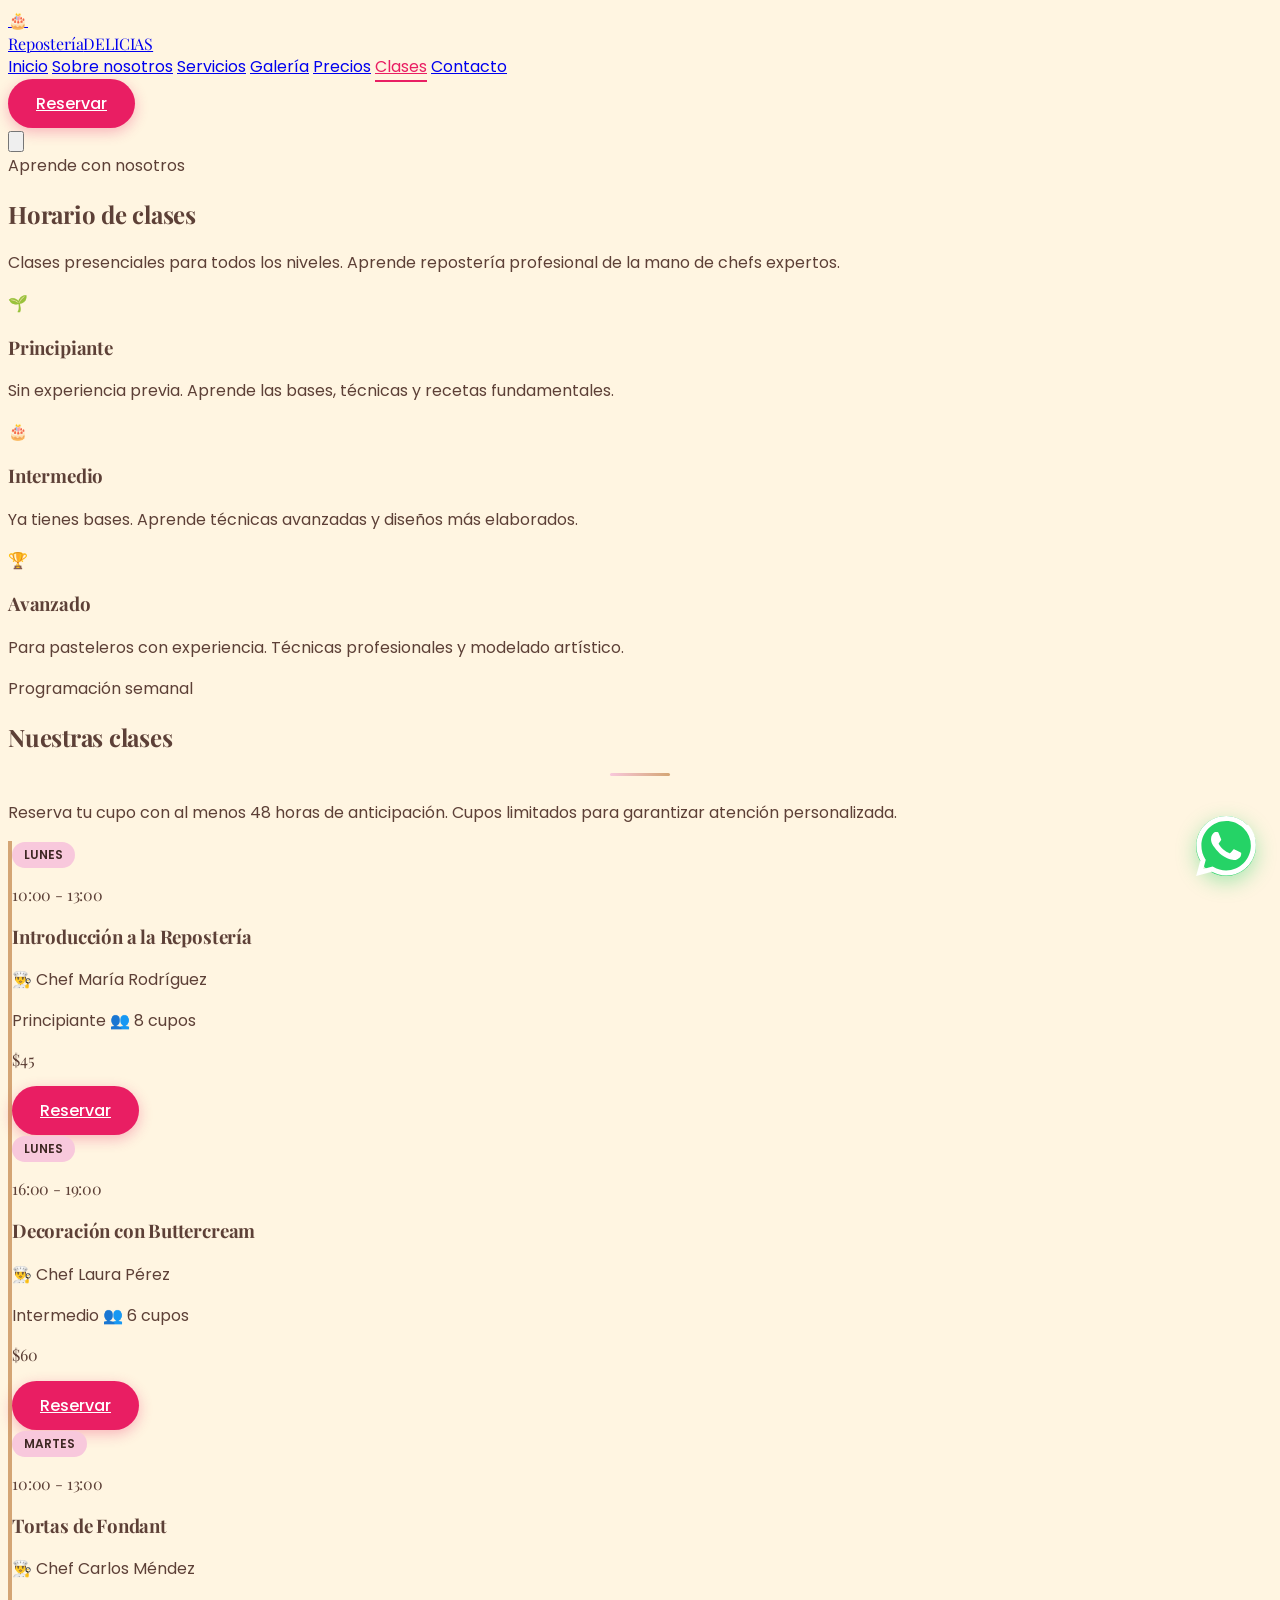
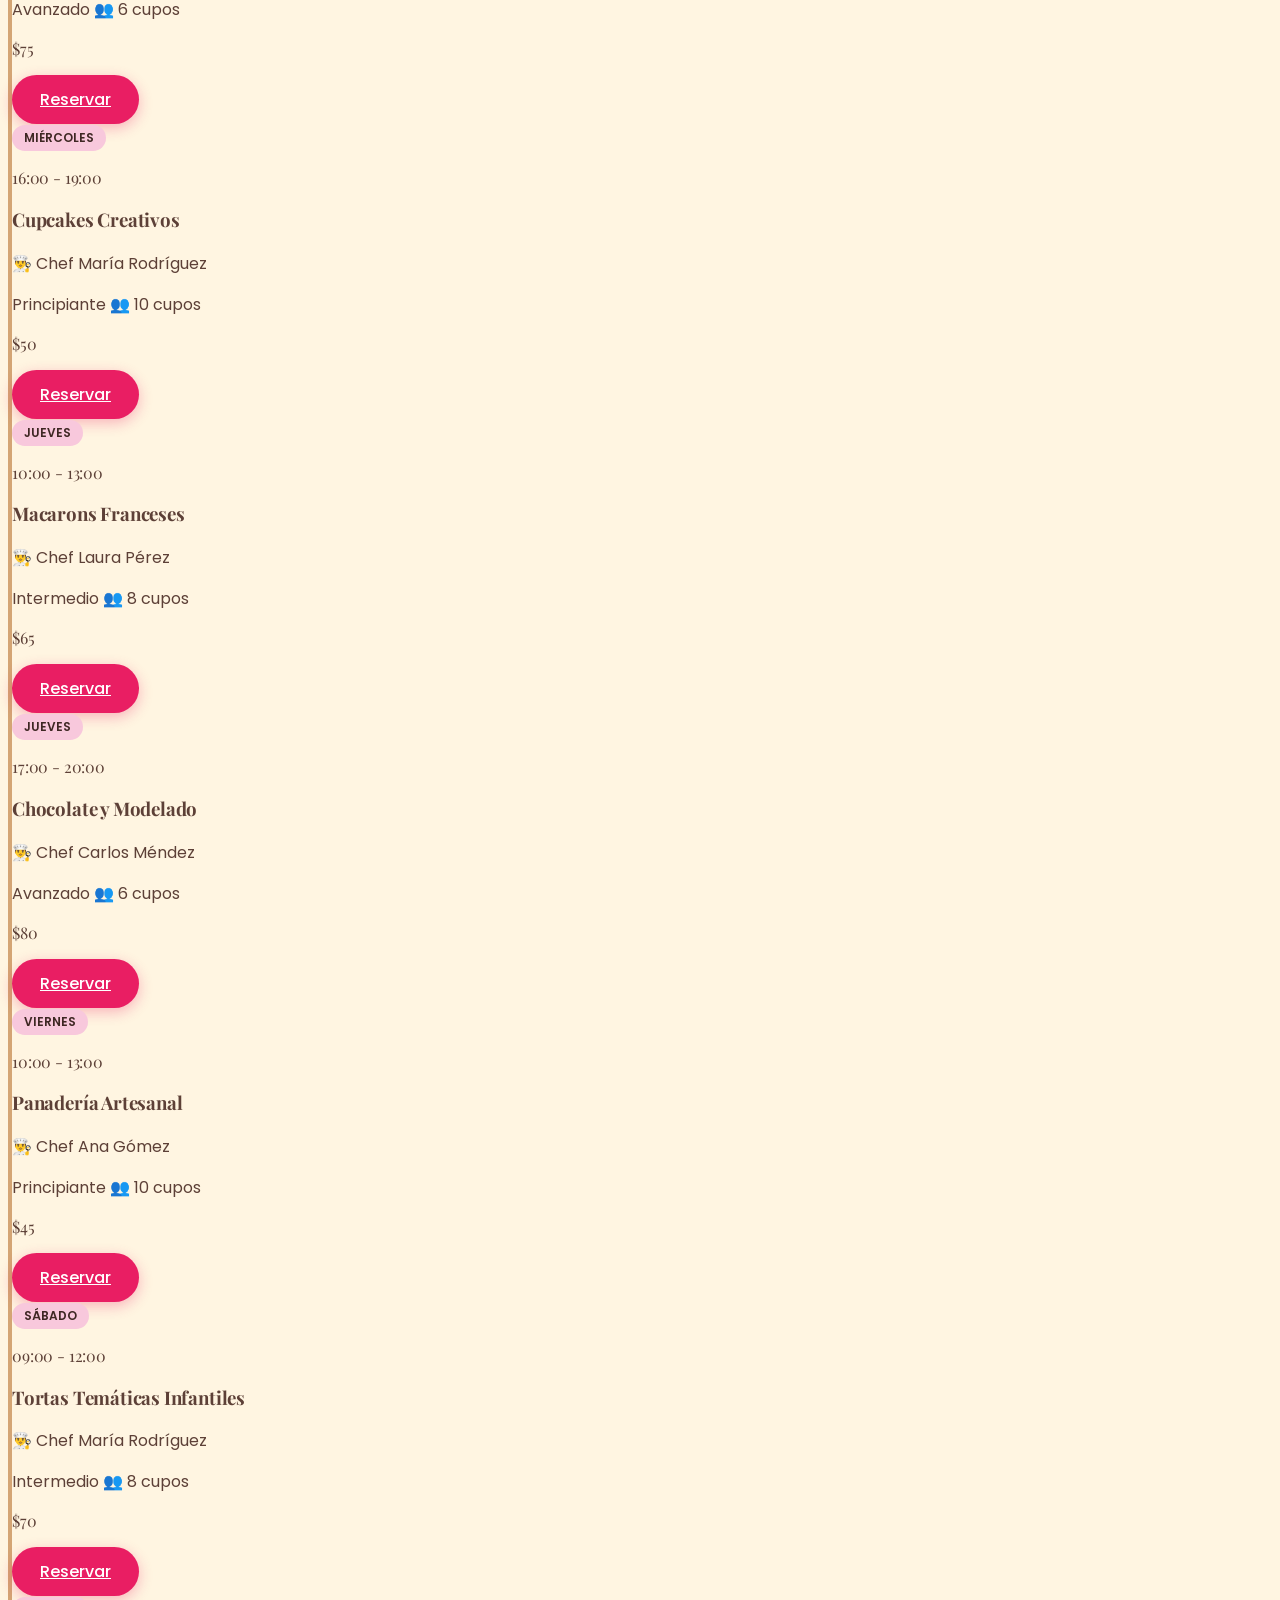
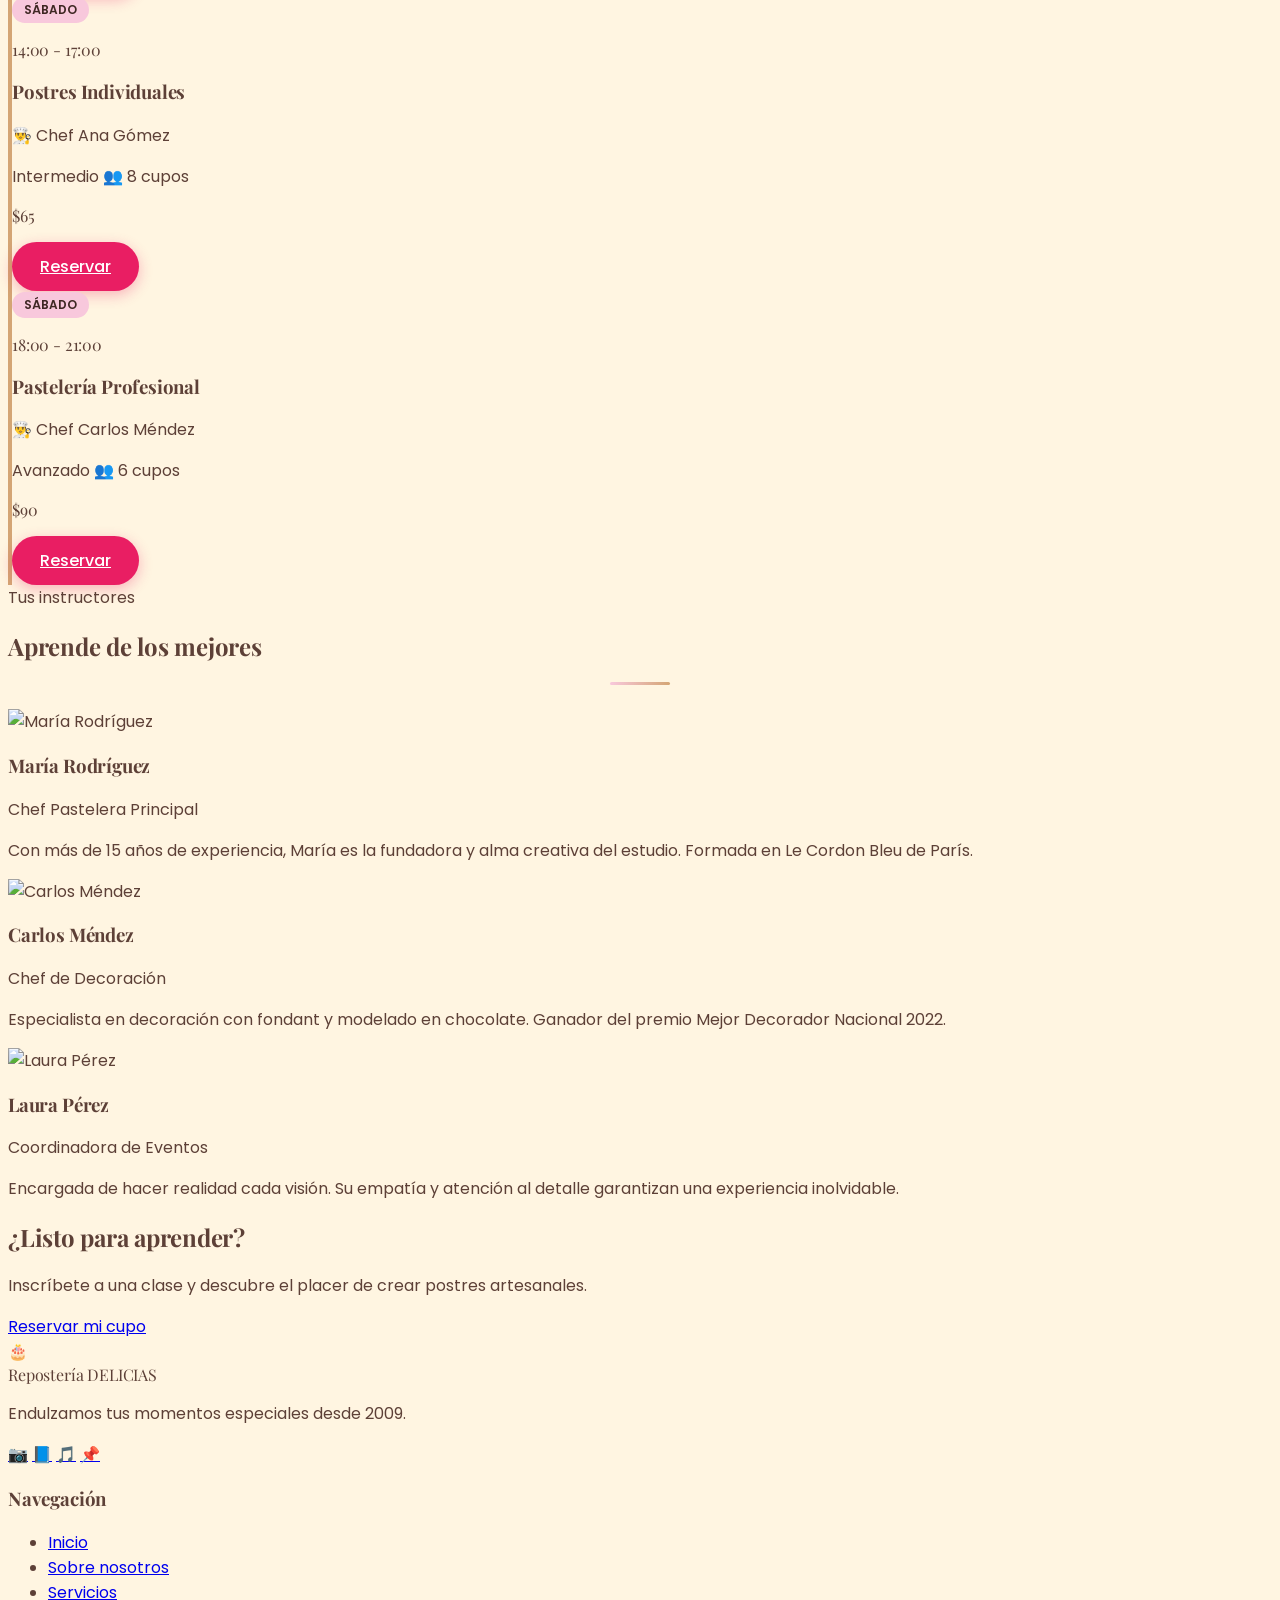
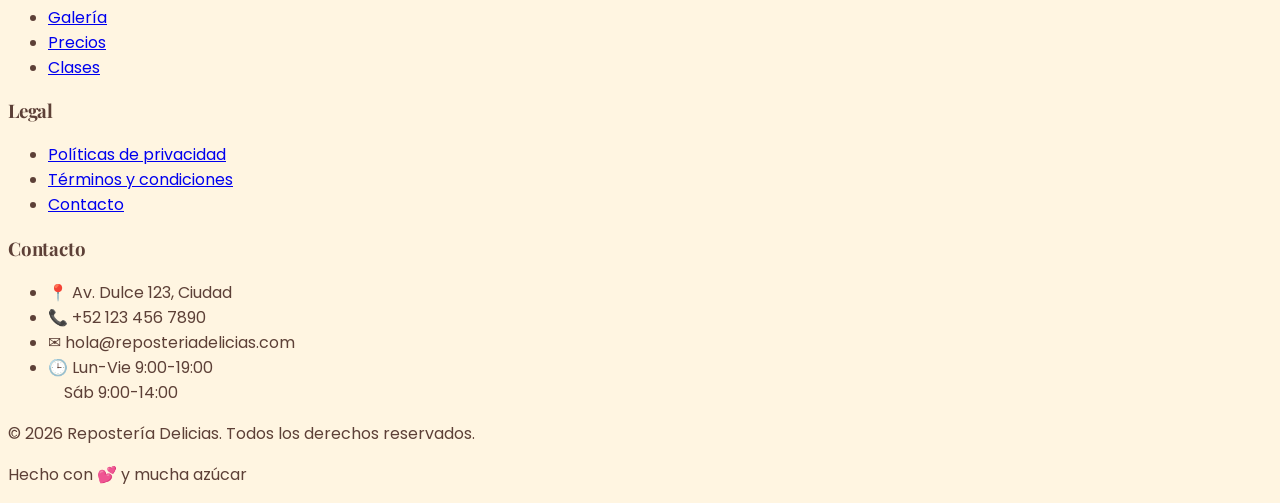
==== clases.html @ 025d29f5 "Initial commit: Proyecto de landing page de repostería" ====
<!DOCTYPE html>
<html lang="es-ES">
<head>
  <meta charset="UTF-8" />
  <meta name="viewport" content="width=device-width, initial-scale=1.0" />
  <meta name="description" content="Clases de repostería para todos los niveles. Aprende con chefs profesionales en nuestro taller." />
  <title>Horario de clases — Repostería Delicias</title>
  <script src="https://cdn.tailwindcss.com"></script>
  <script>
    tailwind.config = {
      theme: {
        extend: {
          colors: {
            'rosa-pastel': '#F8C8DC',
            'rosa-fuerte': '#E91E63',
            'crema': '#FFF5E1',
            'dorado': '#D4A574',
            'chocolate': '#5D4037',
            'chocolate-oscuro': '#3E2723'
          },
          fontFamily: { display: ['"Playfair Display"', 'serif'], body: ['Poppins', 'sans-serif'] }
        }
      }
    };
  </script>
  <link rel="preconnect" href="https://fonts.googleapis.com" />
  <link rel="preconnect" href="https://fonts.gstatic.com" crossorigin />
  <link href="https://fonts.googleapis.com/css2?family=Playfair+Display:wght@400;600;700;900&family=Poppins:wght@300;400;500;600;700&display=swap" rel="stylesheet" />
  <link rel="stylesheet" href="assets/css/styles.css?v=2" />
</head>
<body class="bg-crema text-chocolate">

  <nav id="navbar" class="navbar fixed top-0 left-0 right-0 z-50 bg-crema">
    <div class="max-w-7xl mx-auto px-4 sm:px-6 lg:px-8">
      <div class="flex items-center justify-between h-20">
        <a href="index.html" class="flex items-center gap-2 group">
          <span class="text-3xl">🎂</span>
          <div class="font-display text-2xl font-bold text-chocolate-oscuro leading-none">Repostería<span class="block text-sm font-body font-normal text-rosa-fuerte tracking-widest">DELICIAS</span></div>
        </a>
        <div class="hidden lg:flex items-center gap-8">
          <a href="index.html" class="nav-link text-chocolate font-medium" data-page="index.html">Inicio</a>
          <a href="sobre-nosotros.html" class="nav-link text-chocolate font-medium" data-page="sobre-nosotros.html">Sobre nosotros</a>
          <a href="servicios.html" class="nav-link text-chocolate font-medium" data-page="servicios.html">Servicios</a>
          <a href="galeria.html" class="nav-link text-chocolate font-medium" data-page="galeria.html">Galería</a>
          <a href="precios.html" class="nav-link text-chocolate font-medium" data-page="precios.html">Precios</a>
          <a href="clases.html" class="nav-link text-chocolate font-medium" data-page="clases.html">Clases</a>
          <a href="contacto.html" class="nav-link text-chocolate font-medium" data-page="contacto.html">Contacto</a>
        </div>
        <div class="hidden lg:flex items-center gap-3"><a href="contacto.html" class="btn-primary text-sm">Reservar</a></div>
        <button id="menu-toggle" class="lg:hidden p-2 text-chocolate-oscuro" aria-label="Abrir menú">
          <svg class="w-7 h-7" fill="none" stroke="currentColor" viewBox="0 0 24 24"><path stroke-linecap="round" stroke-linejoin="round" stroke-width="2" d="M4 6h16M4 12h16M4 18h16" /></svg>
        </button>
      </div>
    </div>
  </nav>

  <div id="mobile-menu-overlay" class="mobile-menu-overlay"></div>
  <aside id="mobile-menu" class="mobile-menu">
    <div class="p-6">
      <div class="flex items-center justify-between mb-8">
        <div class="font-display text-2xl font-bold text-chocolate-oscuro">Repostería Delicias</div>
        <button id="menu-close" class="p-2"><svg class="w-6 h-6" fill="none" stroke="currentColor" viewBox="0 0 24 24"><path stroke-linecap="round" stroke-linejoin="round" stroke-width="2" d="M6 18L18 6M6 6l12 12" /></svg></button>
      </div>
      <div class="flex flex-col gap-1">
        <a href="index.html" class="block px-4 py-3 rounded-lg hover:bg-rosa-pastel/30 font-medium">Inicio</a>
        <a href="sobre-nosotros.html" class="block px-4 py-3 rounded-lg hover:bg-rosa-pastel/30 font-medium">Sobre nosotros</a>
        <a href="servicios.html" class="block px-4 py-3 rounded-lg hover:bg-rosa-pastel/30 font-medium">Servicios</a>
        <a href="galeria.html" class="block px-4 py-3 rounded-lg hover:bg-rosa-pastel/30 font-medium">Galería</a>
        <a href="precios.html" class="block px-4 py-3 rounded-lg hover:bg-rosa-pastel/30 font-medium">Precios</a>
        <a href="clases.html" class="block px-4 py-3 rounded-lg hover:bg-rosa-pastel/30 font-medium">Clases</a>
        <a href="contacto.html" class="block px-4 py-3 rounded-lg hover:bg-rosa-pastel/30 font-medium">Contacto</a>
      </div>
      <a href="contacto.html" class="btn-primary mt-6 w-full justify-center">Reservar ahora</a>
    </div>
  </aside>

  <!-- HERO -->
  <section class="pt-40 pb-16 bg-gradient-to-br from-rosa-pastel/40 to-crema">
    <div class="max-w-4xl mx-auto px-4 sm:px-6 lg:px-8 text-center reveal">
      <span class="inline-block px-4 py-1 bg-white/60 text-chocolate-oscuro rounded-full text-sm font-medium mb-6">Aprende con nosotros</span>
      <h1 class="font-display text-5xl lg:text-6xl font-bold text-chocolate-oscuro mb-6">Horario de <span class="text-rosa-fuerte italic">clases</span></h1>
      <p class="text-lg text-chocolate/80 max-w-2xl mx-auto">Clases presenciales para todos los niveles. Aprende repostería profesional de la mano de chefs expertos.</p>
    </div>
  </section>

  <!-- NIVELES -->
  <section class="py-12 bg-white">
    <div class="max-w-7xl mx-auto px-4 sm:px-6 lg:px-8">
      <div class="grid md:grid-cols-3 gap-6">
        <div class="bg-crema rounded-2xl p-6 text-center reveal reveal-delay-1">
          <div class="text-3xl mb-3">🌱</div>
          <h3 class="font-display text-xl font-bold text-chocolate-oscuro mb-2">Principiante</h3>
          <p class="text-sm text-chocolate/70">Sin experiencia previa. Aprende las bases, técnicas y recetas fundamentales.</p>
        </div>
        <div class="bg-crema rounded-2xl p-6 text-center reveal reveal-delay-2">
          <div class="text-3xl mb-3">🎂</div>
          <h3 class="font-display text-xl font-bold text-chocolate-oscuro mb-2">Intermedio</h3>
          <p class="text-sm text-chocolate/70">Ya tienes bases. Aprende técnicas avanzadas y diseños más elaborados.</p>
        </div>
        <div class="bg-crema rounded-2xl p-6 text-center reveal reveal-delay-3">
          <div class="text-3xl mb-3">🏆</div>
          <h3 class="font-display text-xl font-bold text-chocolate-oscuro mb-2">Avanzado</h3>
          <p class="text-sm text-chocolate/70">Para pasteleros con experiencia. Técnicas profesionales y modelado artístico.</p>
        </div>
      </div>
    </div>
  </section>

  <!-- CALENDARIO -->
  <section class="py-20 bg-crema">
    <div class="max-w-6xl mx-auto px-4 sm:px-6 lg:px-8">
      <div class="text-center mb-12 reveal">
        <span class="text-rosa-fuerte uppercase tracking-widest text-sm font-semibold">Programación semanal</span>
        <h2 class="font-display text-4xl lg:text-5xl font-bold text-chocolate-oscuro mt-3 mb-4">Nuestras clases</h2>
        <div class="section-divider"></div>
        <p class="text-chocolate/70 max-w-2xl mx-auto">Reserva tu cupo con al menos 48 horas de anticipación. Cupos limitados para garantizar atención personalizada.</p>
      </div>
      <div class="space-y-4" id="clases-list">
        <div class="class-card bg-white rounded-2xl p-6 shadow-sm">
          <div class="flex flex-col md:flex-row md:items-center gap-4">
            <div class="flex-shrink-0 md:w-40">
              <span class="day-pill">Lunes</span>
              <p class="font-display text-2xl font-bold text-chocolate-oscuro mt-2">10:00 - 13:00</p>
            </div>
            <div class="flex-1">
              <h3 class="font-display text-xl font-bold text-chocolate-oscuro mb-1">Introducción a la Repostería</h3>
              <p class="text-sm text-chocolate/70 mb-2">👨‍🍳 Chef María Rodríguez</p>
              <div class="flex flex-wrap gap-2">
                <span class="px-3 py-1 rounded-full text-xs font-medium bg-green-100 text-green-800">Principiante</span>
                <span class="px-3 py-1 rounded-full text-xs font-medium bg-rosa-pastel/40 text-chocolate-oscuro">👥 8 cupos</span>
              </div>
            </div>
            <div class="flex-shrink-0 text-right">
              <p class="font-display text-3xl font-bold text-rosa-fuerte mb-2">$45</p>
              <a href="contacto.html" class="btn-primary text-sm">Reservar</a>
            </div>
          </div>
        </div>
        <div class="class-card bg-white rounded-2xl p-6 shadow-sm">
          <div class="flex flex-col md:flex-row md:items-center gap-4">
            <div class="flex-shrink-0 md:w-40">
              <span class="day-pill">Lunes</span>
              <p class="font-display text-2xl font-bold text-chocolate-oscuro mt-2">16:00 - 19:00</p>
            </div>
            <div class="flex-1">
              <h3 class="font-display text-xl font-bold text-chocolate-oscuro mb-1">Decoración con Buttercream</h3>
              <p class="text-sm text-chocolate/70 mb-2">👨‍🍳 Chef Laura Pérez</p>
              <div class="flex flex-wrap gap-2">
                <span class="px-3 py-1 rounded-full text-xs font-medium bg-yellow-100 text-yellow-800">Intermedio</span>
                <span class="px-3 py-1 rounded-full text-xs font-medium bg-rosa-pastel/40 text-chocolate-oscuro">👥 6 cupos</span>
              </div>
            </div>
            <div class="flex-shrink-0 text-right">
              <p class="font-display text-3xl font-bold text-rosa-fuerte mb-2">$60</p>
              <a href="contacto.html" class="btn-primary text-sm">Reservar</a>
            </div>
          </div>
        </div>
        <div class="class-card bg-white rounded-2xl p-6 shadow-sm">
          <div class="flex flex-col md:flex-row md:items-center gap-4">
            <div class="flex-shrink-0 md:w-40">
              <span class="day-pill">Martes</span>
              <p class="font-display text-2xl font-bold text-chocolate-oscuro mt-2">10:00 - 13:00</p>
            </div>
            <div class="flex-1">
              <h3 class="font-display text-xl font-bold text-chocolate-oscuro mb-1">Tortas de Fondant</h3>
              <p class="text-sm text-chocolate/70 mb-2">👨‍🍳 Chef Carlos Méndez</p>
              <div class="flex flex-wrap gap-2">
                <span class="px-3 py-1 rounded-full text-xs font-medium bg-rosa-fuerte text-white">Avanzado</span>
                <span class="px-3 py-1 rounded-full text-xs font-medium bg-rosa-pastel/40 text-chocolate-oscuro">👥 6 cupos</span>
              </div>
            </div>
            <div class="flex-shrink-0 text-right">
              <p class="font-display text-3xl font-bold text-rosa-fuerte mb-2">$75</p>
              <a href="contacto.html" class="btn-primary text-sm">Reservar</a>
            </div>
          </div>
        </div>
        <div class="class-card bg-white rounded-2xl p-6 shadow-sm">
          <div class="flex flex-col md:flex-row md:items-center gap-4">
            <div class="flex-shrink-0 md:w-40">
              <span class="day-pill">Miércoles</span>
              <p class="font-display text-2xl font-bold text-chocolate-oscuro mt-2">16:00 - 19:00</p>
            </div>
            <div class="flex-1">
              <h3 class="font-display text-xl font-bold text-chocolate-oscuro mb-1">Cupcakes Creativos</h3>
              <p class="text-sm text-chocolate/70 mb-2">👨‍🍳 Chef María Rodríguez</p>
              <div class="flex flex-wrap gap-2">
                <span class="px-3 py-1 rounded-full text-xs font-medium bg-green-100 text-green-800">Principiante</span>
                <span class="px-3 py-1 rounded-full text-xs font-medium bg-rosa-pastel/40 text-chocolate-oscuro">👥 10 cupos</span>
              </div>
            </div>
            <div class="flex-shrink-0 text-right">
              <p class="font-display text-3xl font-bold text-rosa-fuerte mb-2">$50</p>
              <a href="contacto.html" class="btn-primary text-sm">Reservar</a>
            </div>
          </div>
        </div>
        <div class="class-card bg-white rounded-2xl p-6 shadow-sm">
          <div class="flex flex-col md:flex-row md:items-center gap-4">
            <div class="flex-shrink-0 md:w-40">
              <span class="day-pill">Jueves</span>
              <p class="font-display text-2xl font-bold text-chocolate-oscuro mt-2">10:00 - 13:00</p>
            </div>
            <div class="flex-1">
              <h3 class="font-display text-xl font-bold text-chocolate-oscuro mb-1">Macarons Franceses</h3>
              <p class="text-sm text-chocolate/70 mb-2">👨‍🍳 Chef Laura Pérez</p>
              <div class="flex flex-wrap gap-2">
                <span class="px-3 py-1 rounded-full text-xs font-medium bg-yellow-100 text-yellow-800">Intermedio</span>
                <span class="px-3 py-1 rounded-full text-xs font-medium bg-rosa-pastel/40 text-chocolate-oscuro">👥 8 cupos</span>
              </div>
            </div>
            <div class="flex-shrink-0 text-right">
              <p class="font-display text-3xl font-bold text-rosa-fuerte mb-2">$65</p>
              <a href="contacto.html" class="btn-primary text-sm">Reservar</a>
            </div>
          </div>
        </div>
        <div class="class-card bg-white rounded-2xl p-6 shadow-sm">
          <div class="flex flex-col md:flex-row md:items-center gap-4">
            <div class="flex-shrink-0 md:w-40">
              <span class="day-pill">Jueves</span>
              <p class="font-display text-2xl font-bold text-chocolate-oscuro mt-2">17:00 - 20:00</p>
            </div>
            <div class="flex-1">
              <h3 class="font-display text-xl font-bold text-chocolate-oscuro mb-1">Chocolate y Modelado</h3>
              <p class="text-sm text-chocolate/70 mb-2">👨‍🍳 Chef Carlos Méndez</p>
              <div class="flex flex-wrap gap-2">
                <span class="px-3 py-1 rounded-full text-xs font-medium bg-rosa-fuerte text-white">Avanzado</span>
                <span class="px-3 py-1 rounded-full text-xs font-medium bg-rosa-pastel/40 text-chocolate-oscuro">👥 6 cupos</span>
              </div>
            </div>
            <div class="flex-shrink-0 text-right">
              <p class="font-display text-3xl font-bold text-rosa-fuerte mb-2">$80</p>
              <a href="contacto.html" class="btn-primary text-sm">Reservar</a>
            </div>
          </div>
        </div>
        <div class="class-card bg-white rounded-2xl p-6 shadow-sm">
          <div class="flex flex-col md:flex-row md:items-center gap-4">
            <div class="flex-shrink-0 md:w-40">
              <span class="day-pill">Viernes</span>
              <p class="font-display text-2xl font-bold text-chocolate-oscuro mt-2">10:00 - 13:00</p>
            </div>
            <div class="flex-1">
              <h3 class="font-display text-xl font-bold text-chocolate-oscuro mb-1">Panadería Artesanal</h3>
              <p class="text-sm text-chocolate/70 mb-2">👨‍🍳 Chef Ana Gómez</p>
              <div class="flex flex-wrap gap-2">
                <span class="px-3 py-1 rounded-full text-xs font-medium bg-green-100 text-green-800">Principiante</span>
                <span class="px-3 py-1 rounded-full text-xs font-medium bg-rosa-pastel/40 text-chocolate-oscuro">👥 10 cupos</span>
              </div>
            </div>
            <div class="flex-shrink-0 text-right">
              <p class="font-display text-3xl font-bold text-rosa-fuerte mb-2">$45</p>
              <a href="contacto.html" class="btn-primary text-sm">Reservar</a>
            </div>
          </div>
        </div>
        <div class="class-card bg-white rounded-2xl p-6 shadow-sm">
          <div class="flex flex-col md:flex-row md:items-center gap-4">
            <div class="flex-shrink-0 md:w-40">
              <span class="day-pill">Sábado</span>
              <p class="font-display text-2xl font-bold text-chocolate-oscuro mt-2">09:00 - 12:00</p>
            </div>
            <div class="flex-1">
              <h3 class="font-display text-xl font-bold text-chocolate-oscuro mb-1">Tortas Temáticas Infantiles</h3>
              <p class="text-sm text-chocolate/70 mb-2">👨‍🍳 Chef María Rodríguez</p>
              <div class="flex flex-wrap gap-2">
                <span class="px-3 py-1 rounded-full text-xs font-medium bg-yellow-100 text-yellow-800">Intermedio</span>
                <span class="px-3 py-1 rounded-full text-xs font-medium bg-rosa-pastel/40 text-chocolate-oscuro">👥 8 cupos</span>
              </div>
            </div>
            <div class="flex-shrink-0 text-right">
              <p class="font-display text-3xl font-bold text-rosa-fuerte mb-2">$70</p>
              <a href="contacto.html" class="btn-primary text-sm">Reservar</a>
            </div>
          </div>
        </div>
        <div class="class-card bg-white rounded-2xl p-6 shadow-sm">
          <div class="flex flex-col md:flex-row md:items-center gap-4">
            <div class="flex-shrink-0 md:w-40">
              <span class="day-pill">Sábado</span>
              <p class="font-display text-2xl font-bold text-chocolate-oscuro mt-2">14:00 - 17:00</p>
            </div>
            <div class="flex-1">
              <h3 class="font-display text-xl font-bold text-chocolate-oscuro mb-1">Postres Individuales</h3>
              <p class="text-sm text-chocolate/70 mb-2">👨‍🍳 Chef Ana Gómez</p>
              <div class="flex flex-wrap gap-2">
                <span class="px-3 py-1 rounded-full text-xs font-medium bg-yellow-100 text-yellow-800">Intermedio</span>
                <span class="px-3 py-1 rounded-full text-xs font-medium bg-rosa-pastel/40 text-chocolate-oscuro">👥 8 cupos</span>
              </div>
            </div>
            <div class="flex-shrink-0 text-right">
              <p class="font-display text-3xl font-bold text-rosa-fuerte mb-2">$65</p>
              <a href="contacto.html" class="btn-primary text-sm">Reservar</a>
            </div>
          </div>
        </div>
        <div class="class-card bg-white rounded-2xl p-6 shadow-sm">
          <div class="flex flex-col md:flex-row md:items-center gap-4">
            <div class="flex-shrink-0 md:w-40">
              <span class="day-pill">Sábado</span>
              <p class="font-display text-2xl font-bold text-chocolate-oscuro mt-2">18:00 - 21:00</p>
            </div>
            <div class="flex-1">
              <h3 class="font-display text-xl font-bold text-chocolate-oscuro mb-1">Pastelería Profesional</h3>
              <p class="text-sm text-chocolate/70 mb-2">👨‍🍳 Chef Carlos Méndez</p>
              <div class="flex flex-wrap gap-2">
                <span class="px-3 py-1 rounded-full text-xs font-medium bg-rosa-fuerte text-white">Avanzado</span>
                <span class="px-3 py-1 rounded-full text-xs font-medium bg-rosa-pastel/40 text-chocolate-oscuro">👥 6 cupos</span>
              </div>
            </div>
            <div class="flex-shrink-0 text-right">
              <p class="font-display text-3xl font-bold text-rosa-fuerte mb-2">$90</p>
              <a href="contacto.html" class="btn-primary text-sm">Reservar</a>
            </div>
          </div>
        </div>
      </div>
    </div>
  </section>

  <!-- INSTRUCTOR INFO -->
  <section class="py-20 bg-white">
    <div class="max-w-6xl mx-auto px-4 sm:px-6 lg:px-8">
      <div class="text-center mb-12 reveal">
        <span class="text-rosa-fuerte uppercase tracking-widest text-sm font-semibold">Tus instructores</span>
        <h2 class="font-display text-4xl lg:text-5xl font-bold text-chocolate-oscuro mt-3 mb-4">Aprende de los mejores</h2>
        <div class="section-divider"></div>
      </div>
      <div class="grid md:grid-cols-3 gap-8" id="equipo-clases">
        <div class="bg-crema rounded-3xl overflow-hidden card-hover">
          <div class="img-hover-zoom h-56 overflow-hidden">
            <img src="https://i.pravatar.cc/300?img=47" alt="María Rodríguez" class="w-full h-full object-cover" />
          </div>
          <div class="p-6 text-center">
            <h3 class="font-display text-xl font-bold text-chocolate-oscuro">María Rodríguez</h3>
            <p class="text-rosa-fuerte text-sm font-medium mb-2">Chef Pastelera Principal</p>
            <p class="text-chocolate/70 text-sm">Con más de 15 años de experiencia, María es la fundadora y alma creativa del estudio. Formada en Le Cordon Bleu de París.</p>
          </div>
        </div>
        <div class="bg-crema rounded-3xl overflow-hidden card-hover">
          <div class="img-hover-zoom h-56 overflow-hidden">
            <img src="https://i.pravatar.cc/300?img=33" alt="Carlos Méndez" class="w-full h-full object-cover" />
          </div>
          <div class="p-6 text-center">
            <h3 class="font-display text-xl font-bold text-chocolate-oscuro">Carlos Méndez</h3>
            <p class="text-rosa-fuerte text-sm font-medium mb-2">Chef de Decoración</p>
            <p class="text-chocolate/70 text-sm">Especialista en decoración con fondant y modelado en chocolate. Ganador del premio Mejor Decorador Nacional 2022.</p>
          </div>
        </div>
        <div class="bg-crema rounded-3xl overflow-hidden card-hover">
          <div class="img-hover-zoom h-56 overflow-hidden">
            <img src="https://i.pravatar.cc/300?img=44" alt="Laura Pérez" class="w-full h-full object-cover" />
          </div>
          <div class="p-6 text-center">
            <h3 class="font-display text-xl font-bold text-chocolate-oscuro">Laura Pérez</h3>
            <p class="text-rosa-fuerte text-sm font-medium mb-2">Coordinadora de Eventos</p>
            <p class="text-chocolate/70 text-sm">Encargada de hacer realidad cada visión. Su empatía y atención al detalle garantizan una experiencia inolvidable.</p>
          </div>
        </div>
      </div>
    </div>
  </section>

  <!-- CTA -->
  <section class="py-20 bg-rosa-fuerte text-white">
    <div class="max-w-4xl mx-auto px-4 sm:px-6 lg:px-8 text-center reveal">
      <h2 class="font-display text-4xl lg:text-5xl font-bold mb-6">¿Listo para aprender?</h2>
      <p class="text-crema/90 text-lg mb-8 max-w-2xl mx-auto">Inscríbete a una clase y descubre el placer de crear postres artesanales.</p>
      <a href="contacto.html" class="inline-block bg-white text-rosa-fuerte font-semibold px-8 py-3 rounded-full hover:bg-crema transition">Reservar mi cupo</a>
    </div>
  </section>

  <!-- FOOTER -->
  <footer class="bg-chocolate-oscuro text-crema pt-16 pb-6">
    <div class="max-w-7xl mx-auto px-4 sm:px-6 lg:px-8">
      <div class="grid md:grid-cols-2 lg:grid-cols-4 gap-10 mb-10">
        <div>
          <div class="flex items-center gap-2 mb-4">
            <span class="text-3xl">🎂</span>
            <div class="font-display text-2xl font-bold leading-none">Repostería <span class="block text-sm font-body font-normal text-rosa-fuerte">DELICIAS</span></div>
          </div>
          <p class="text-crema/70 text-sm leading-relaxed mb-4">Endulzamos tus momentos especiales desde 2009.</p>
          <div class="flex gap-3">
            <a href="#" class="w-9 h-9 bg-rosa-pastel/20 hover:bg-rosa-fuerte rounded-full flex items-center justify-center transition">📷</a>
            <a href="#" class="w-9 h-9 bg-rosa-pastel/20 hover:bg-rosa-fuerte rounded-full flex items-center justify-center transition">📘</a>
            <a href="#" class="w-9 h-9 bg-rosa-pastel/20 hover:bg-rosa-fuerte rounded-full flex items-center justify-center transition">🎵</a>
            <a href="#" class="w-9 h-9 bg-rosa-pastel/20 hover:bg-rosa-fuerte rounded-full flex items-center justify-center transition">📌</a>
          </div>
        </div>
        <div>
          <h3 class="font-display text-xl font-bold mb-4">Navegación</h3>
          <ul class="space-y-2 text-sm">
            <li><a href="index.html" class="text-crema/70 hover:text-rosa-fuerte transition">Inicio</a></li>
            <li><a href="sobre-nosotros.html" class="text-crema/70 hover:text-rosa-fuerte transition">Sobre nosotros</a></li>
            <li><a href="servicios.html" class="text-crema/70 hover:text-rosa-fuerte transition">Servicios</a></li>
            <li><a href="galeria.html" class="text-crema/70 hover:text-rosa-fuerte transition">Galería</a></li>
            <li><a href="precios.html" class="text-crema/70 hover:text-rosa-fuerte transition">Precios</a></li>
            <li><a href="clases.html" class="text-crema/70 hover:text-rosa-fuerte transition">Clases</a></li>
          </ul>
        </div>
        <div>
          <h3 class="font-display text-xl font-bold mb-4">Legal</h3>
          <ul class="space-y-2 text-sm">
            <li><a href="politicas-privacidad.html" class="text-crema/70 hover:text-rosa-fuerte transition">Políticas de privacidad</a></li>
            <li><a href="terminos-condiciones.html" class="text-crema/70 hover:text-rosa-fuerte transition">Términos y condiciones</a></li>
            <li><a href="contacto.html" class="text-crema/70 hover:text-rosa-fuerte transition">Contacto</a></li>
          </ul>
        </div>
        <div>
          <h3 class="font-display text-xl font-bold mb-4">Contacto</h3>
          <ul class="space-y-2 text-sm text-crema/70">
            <li>📍 Av. Dulce 123, Ciudad</li>
            <li>📞 +52 123 456 7890</li>
            <li>✉️ hola@reposteriadelicias.com</li>
            <li>🕒 Lun-Vie 9:00-19:00<br />&nbsp;&nbsp;&nbsp;&nbsp;Sáb 9:00-14:00</li>
          </ul>
        </div>
      </div>
      <div class="border-t border-crema/10 pt-6 flex flex-col sm:flex-row justify-between items-center gap-3 text-sm text-crema/60">
        <p>© <span id="current-year"></span> Repostería Delicias. Todos los derechos reservados.</p>
        <p>Hecho con 💕 y mucha azúcar</p>
      </div>
    </div>
  </footer>

  <a href="https://wa.me/1234567890" class="btn-whatsapp-float" aria-label="WhatsApp">
    <svg class="w-7 h-7" fill="currentColor" viewBox="0 0 24 24"><path d="M17.472 14.382c-.297-.149-1.758-.867-2.03-.967-.273-.099-.471-.148-.67.15-.197.297-.767.966-.94 1.164-.173.199-.347.223-.644.075-.297-.15-1.255-.463-2.39-1.475-.883-.788-1.48-1.761-1.653-2.059-.173-.297-.018-.458.13-.606.134-.133.298-.347.446-.52.149-.174.198-.298.298-.497.099-.198.05-.371-.025-.52-.075-.149-.669-1.612-.916-2.207-.242-.579-.487-.5-.669-.51-.173-.008-.371-.01-.57-.01-.198 0-.52.074-.792.372-.272.297-1.04 1.016-1.04 2.479 0 1.462 1.065 2.875 1.213 3.074.149.198 2.096 3.2 5.077 4.487.709.306 1.262.489 1.694.625.712.227 1.36.195 1.871.118.571-.085 1.758-.719 2.006-1.413.248-.694.248-1.289.173-1.413-.074-.124-.272-.198-.57-.347m-5.421 7.403h-.004a9.87 9.87 0 01-5.031-1.378l-.361-.214-3.741.982.998-3.648-.235-.374a9.86 9.86 0 01-1.51-5.26c.001-5.45 4.436-9.884 9.888-9.884 2.64 0 5.122 1.03 6.988 2.898a9.825 9.825 0 012.893 6.994c-.003 5.45-4.437 9.884-9.885 9.884m8.413-18.297A11.815 11.815 0 0012.05 0C5.495 0 .16 5.335.157 11.892c0 2.096.547 4.142 1.588 5.945L.057 24l6.305-1.654a11.882 11.882 0 005.683 1.448h.005c6.554 0 11.89-5.335 11.893-11.893A11.821 11.821 0 0020.885 3.488"/></svg>
  </a>

  <script src="assets/js/data.js?v=2"></script>
  <script src="assets/js/main.js?v=2"></script>
</body>
</html>
---- assets/css/styles.css ----
/* =========================================================
   Repostería - Estilos personalizados
   Complementa a Tailwind (vía CDN)
   ========================================================= */

:root {
  --rosa-pastel: #f8c8dc;
  --rosa-fuerte: #e91e63;
  --crema: #fff5e1;
  --dorado: #d4a574;
  --chocolate: #5d4037;
  --chocolate-oscuro: #3e2723;
}

html {
  scroll-behavior: smooth;
}

body {
  font-family: "Poppins", system-ui, -apple-system, sans-serif;
  background-color: var(--crema);
  color: var(--chocolate);
  overflow-x: hidden;
}

h1, h2, h3, h4, .font-display {
  font-family: "Playfair Display", "Georgia", serif;
  letter-spacing: -0.01em;
}

/* =========================================================
   Reveal Animations (IntersectionObserver)
   Solo se ocultan si JS agrega la clase .reveal-init (sin ella, son visibles)
   ========================================================= */
.reveal {
  transition: opacity 0.8s ease-out, transform 0.8s ease-out;
}
.reveal-init {
  opacity: 0;
  transform: translateY(40px);
}
.reveal.visible,
.reveal-init.visible {
  opacity: 1;
  transform: translateY(0);
}
.reveal-delay-1 { transition-delay: 0.1s; }
.reveal-delay-2 { transition-delay: 0.2s; }
.reveal-delay-3 { transition-delay: 0.3s; }
.reveal-delay-4 { transition-delay: 0.4s; }

.reveal-left {
  transition: opacity 0.8s ease-out, transform 0.8s ease-out;
}
.reveal-left.reveal-init {
  opacity: 0;
  transform: translateX(-50px);
}
.reveal-left.visible {
  opacity: 1;
  transform: translateX(0);
}

.reveal-right {
  transition: opacity 0.8s ease-out, transform 0.8s ease-out;
}
.reveal-right.reveal-init {
  opacity: 0;
  transform: translateX(50px);
}
.reveal-right.visible {
  opacity: 1;
  transform: translateX(0);
}

/* =========================================================
   Navbar
   ========================================================= */
.navbar {
  transition: all 0.3s ease;
}
.navbar.scrolled {
  background-color: rgba(255, 245, 225, 0.95);
  backdrop-filter: blur(10px);
  -webkit-backdrop-filter: blur(10px);
  box-shadow: 0 4px 20px rgba(93, 64, 55, 0.08);
}
.nav-link {
  position: relative;
  transition: color 0.3s ease;
}
.nav-link::after {
  content: "";
  position: absolute;
  bottom: -4px;
  left: 50%;
  transform: translateX(-50%);
  width: 0;
  height: 2px;
  background-color: var(--rosa-fuerte);
  transition: width 0.3s ease;
}
.nav-link:hover::after,
.nav-link.active::after {
  width: 100%;
}
.nav-link.active {
  color: var(--rosa-fuerte);
}

/* =========================================================
   Botones
   ========================================================= */
.btn-primary {
  background-color: var(--rosa-fuerte);
  color: white;
  padding: 0.75rem 1.75rem;
  border-radius: 9999px;
  font-weight: 500;
  display: inline-flex;
  align-items: center;
  gap: 0.5rem;
  transition: all 0.3s ease;
  box-shadow: 0 4px 14px rgba(233, 30, 99, 0.3);
}
.btn-primary:hover {
  background-color: #c2185b;
  transform: translateY(-2px);
  box-shadow: 0 8px 22px rgba(233, 30, 99, 0.45);
}

.btn-secondary {
  background-color: transparent;
  color: var(--chocolate);
  padding: 0.75rem 1.75rem;
  border-radius: 9999px;
  font-weight: 500;
  border: 2px solid var(--chocolate);
  display: inline-flex;
  align-items: center;
  gap: 0.5rem;
  transition: all 0.3s ease;
}
.btn-secondary:hover {
  background-color: var(--chocolate);
  color: white;
  transform: translateY(-2px);
}

.btn-whatsapp-float {
  position: fixed;
  bottom: 24px;
  right: 24px;
  z-index: 50;
  background-color: #25d366;
  color: white;
  width: 60px;
  height: 60px;
  border-radius: 50%;
  display: flex;
  align-items: center;
  justify-content: center;
  box-shadow: 0 6px 20px rgba(37, 211, 102, 0.4);
  animation: pulse 2s infinite;
  transition: transform 0.3s ease;
}
.btn-whatsapp-float:hover {
  transform: scale(1.1);
}

@keyframes pulse {
  0%, 100% {
    box-shadow: 0 6px 20px rgba(37, 211, 102, 0.4), 0 0 0 0 rgba(37, 211, 102, 0.6);
  }
  50% {
    box-shadow: 0 6px 20px rgba(37, 211, 102, 0.4), 0 0 0 16px rgba(37, 211, 102, 0);
  }
}

/* =========================================================
   Cards y Hover Effects
   ========================================================= */
.card-hover {
  transition: transform 0.4s ease, box-shadow 0.4s ease;
}
.card-hover:hover {
  transform: translateY(-8px);
  box-shadow: 0 20px 40px rgba(93, 64, 55, 0.15);
}

.img-hover-zoom {
  overflow: hidden;
}
.img-hover-zoom img {
  transition: transform 0.7s ease;
}
.img-hover-zoom:hover img {
  transform: scale(1.08);
}

/* =========================================================
   Hero Animations
   ========================================================= */
@keyframes fadeInUp {
  from { opacity: 0; transform: translateY(40px); }
  to { opacity: 1; transform: translateY(0); }
}
@keyframes fadeIn {
  from { opacity: 0; }
  to { opacity: 1; }
}
@keyframes slideDown {
  from { opacity: 0; transform: translateY(-20px); }
  to { opacity: 1; transform: translateY(0); }
}
@keyframes float {
  0%, 100% { transform: translateY(0); }
  50% { transform: translateY(-15px); }
}
@keyframes blob {
  0%, 100% { border-radius: 60% 40% 30% 70% / 60% 30% 70% 40%; }
  50% { border-radius: 30% 60% 70% 40% / 50% 60% 30% 60%; }
}

.animate-fade-in-up {
  animation: fadeInUp 1s ease-out forwards;
}
.animate-fade-in {
  animation: fadeIn 1.2s ease-out forwards;
}
.animate-slide-down {
  animation: slideDown 0.6s ease-out forwards;
}
.animate-float {
  animation: float 4s ease-in-out infinite;
}
.animate-blob {
  animation: blob 12s ease-in-out infinite;
}
.animation-delay-200 { animation-delay: 0.2s; opacity: 0; }
.animation-delay-400 { animation-delay: 0.4s; opacity: 0; }
.animation-delay-600 { animation-delay: 0.6s; opacity: 0; }
.animation-delay-800 { animation-delay: 0.8s; opacity: 0; }

/* =========================================================
   Mobile Menu
   ========================================================= */
.mobile-menu {
  position: fixed;
  top: 0;
  right: -100%;
  width: 80%;
  max-width: 360px;
  height: 100vh;
  background-color: var(--crema);
  z-index: 60;
  transition: right 0.4s cubic-bezier(0.4, 0, 0.2, 1);
  box-shadow: -10px 0 30px rgba(93, 64, 55, 0.15);
  overflow-y: auto;
}
.mobile-menu.open {
  right: 0;
}
.mobile-menu-overlay {
  position: fixed;
  inset: 0;
  background-color: rgba(0, 0, 0, 0.5);
  opacity: 0;
  pointer-events: none;
  transition: opacity 0.3s ease;
  z-index: 55;
}
.mobile-menu-overlay.open {
  opacity: 1;
  pointer-events: auto;
}

/* =========================================================
   Galería - Lightbox
   ========================================================= */
.lightbox {
  position: fixed;
  inset: 0;
  background-color: rgba(0, 0, 0, 0.9);
  z-index: 70;
  display: none;
  align-items: center;
  justify-content: center;
  padding: 2rem;
}
.lightbox.open {
  display: flex;
  animation: fadeIn 0.3s ease-out;
}
.lightbox img {
  max-width: 90%;
  max-height: 90vh;
  border-radius: 8px;
  box-shadow: 0 20px 60px rgba(0, 0, 0, 0.5);
}

/* =========================================================
   Filtros galería
   ========================================================= */
.filter-btn {
  transition: all 0.3s ease;
}
.filter-btn.active {
  background-color: var(--rosa-fuerte);
  color: white;
  border-color: var(--rosa-fuerte);
}

/* =========================================================
   Pricing / Plans
   ========================================================= */
.pricing-card {
  position: relative;
  transition: transform 0.4s ease, box-shadow 0.4s ease;
}
.pricing-card.featured {
  transform: scale(1.05);
  border: 2px solid var(--rosa-fuerte);
}
.pricing-card.featured::before {
  content: "Más popular";
  position: absolute;
  top: -14px;
  left: 50%;
  transform: translateX(-50%);
  background-color: var(--rosa-fuerte);
  color: white;
  padding: 0.25rem 1rem;
  border-radius: 9999px;
  font-size: 0.75rem;
  font-weight: 600;
  text-transform: uppercase;
  letter-spacing: 0.05em;
}

/* =========================================================
   Clases - Schedule
   ========================================================= */
.class-card {
  border-left: 4px solid var(--dorado);
  transition: all 0.3s ease;
}
.class-card:hover {
  border-left-color: var(--rosa-fuerte);
  background-color: white;
  transform: translateX(4px);
}

.day-pill {
  display: inline-block;
  padding: 0.25rem 0.75rem;
  border-radius: 9999px;
  background-color: var(--rosa-pastel);
  color: var(--chocolate-oscuro);
  font-size: 0.75rem;
  font-weight: 600;
  text-transform: uppercase;
}

/* =========================================================
   Form
   ========================================================= */
.form-input {
  background-color: white;
  border: 2px solid #e5d4c1;
  border-radius: 0.75rem;
  padding: 0.75rem 1rem;
  width: 100%;
  transition: all 0.3s ease;
  font-family: inherit;
}
.form-input:focus {
  outline: none;
  border-color: var(--rosa-fuerte);
  box-shadow: 0 0 0 3px rgba(233, 30, 99, 0.15);
}

/* =========================================================
   Sección / Divisores decorativos
   ========================================================= */
.section-divider {
  width: 60px;
  height: 3px;
  background: linear-gradient(90deg, var(--rosa-pastel), var(--dorado));
  margin: 0 auto 1.5rem;
  border-radius: 2px;
}

/* =========================================================
   Testimonios
   ========================================================= */
.testimonial-card {
  position: relative;
  background-color: white;
  padding: 2rem;
  border-radius: 1rem;
  box-shadow: 0 4px 20px rgba(93, 64, 55, 0.06);
}
.testimonial-card::before {
  content: "\201C";
  position: absolute;
  top: -10px;
  left: 20px;
  font-size: 5rem;
  font-family: "Playfair Display", serif;
  color: var(--rosa-pastel);
  line-height: 1;
}

/* =========================================================
   Counter Animation
   ========================================================= */
.counter-value {
  font-variant-numeric: tabular-nums;
}

/* =========================================================
   FAQ
   ========================================================= */
details[open] summary .faq-icon {
  transform: rotate(45deg);
}
summary {
  list-style: none;
  cursor: pointer;
}
summary::-webkit-details-marker {
  display: none;
}
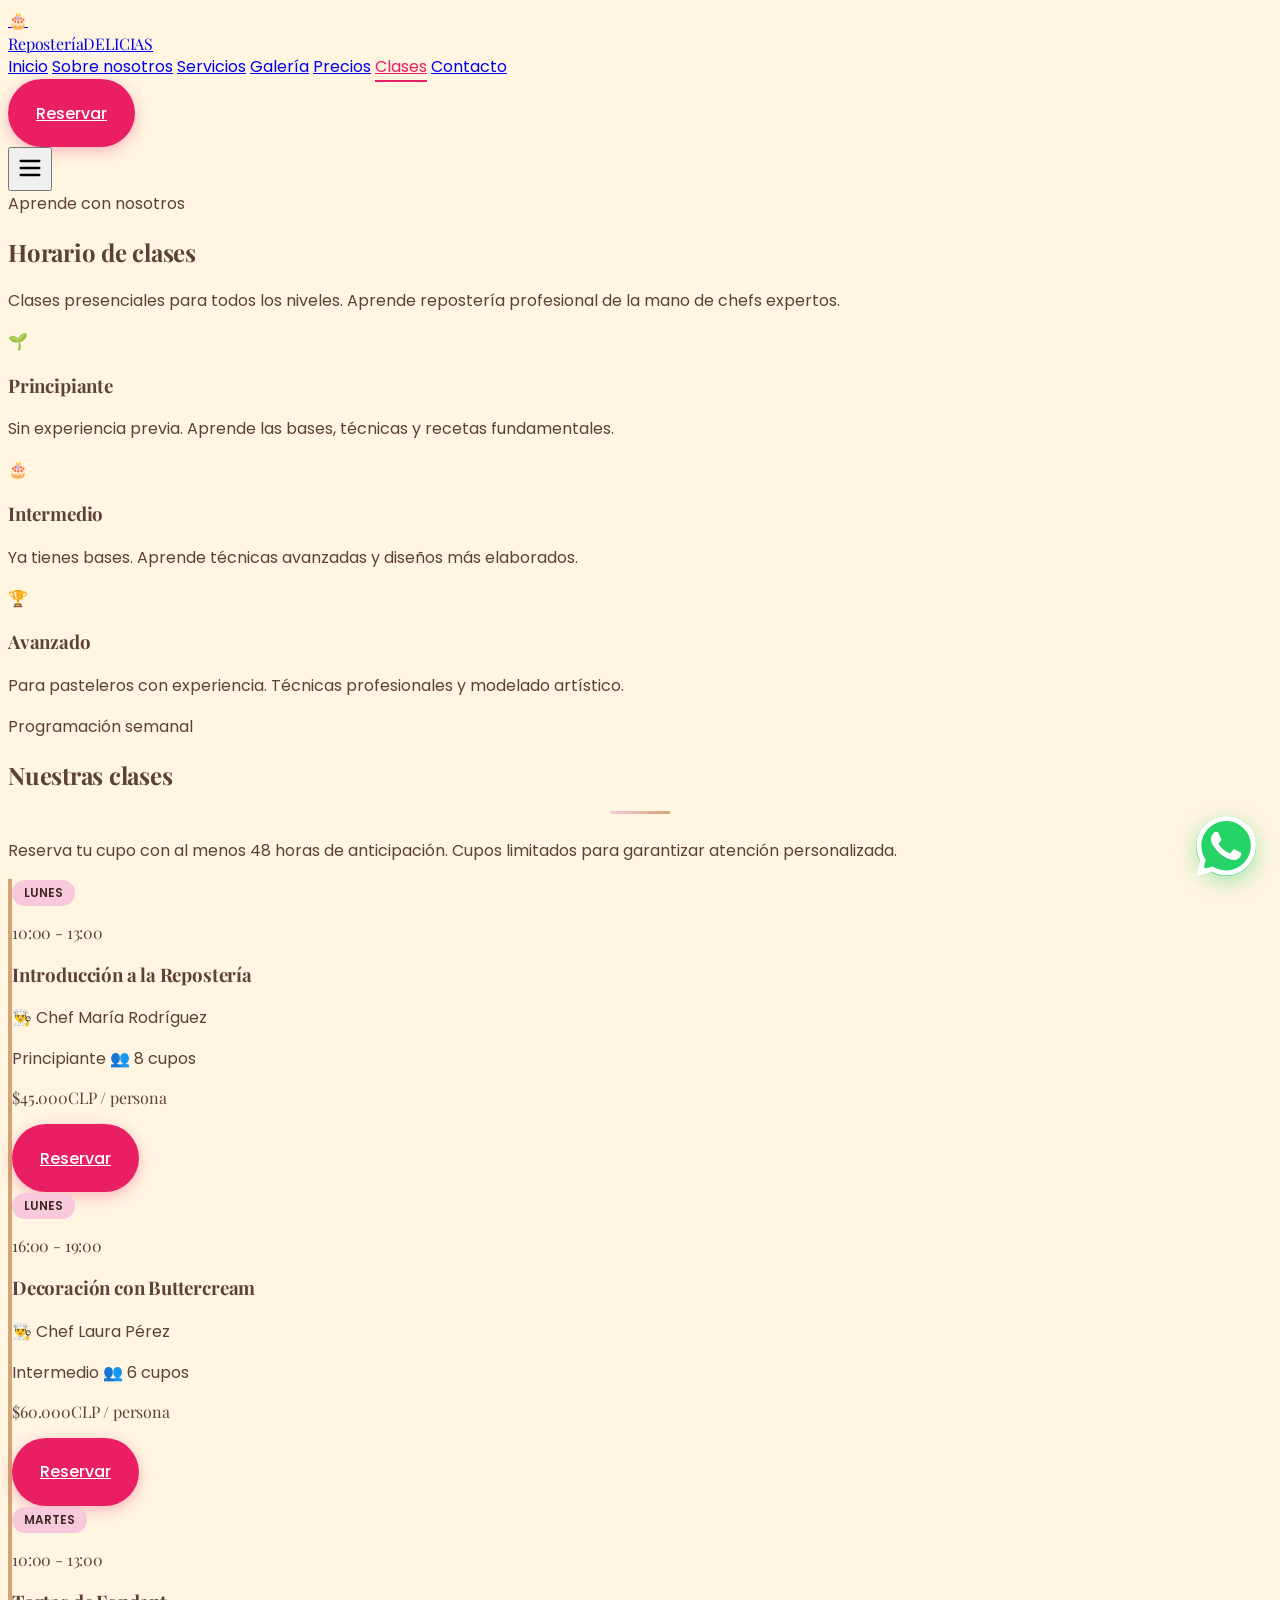
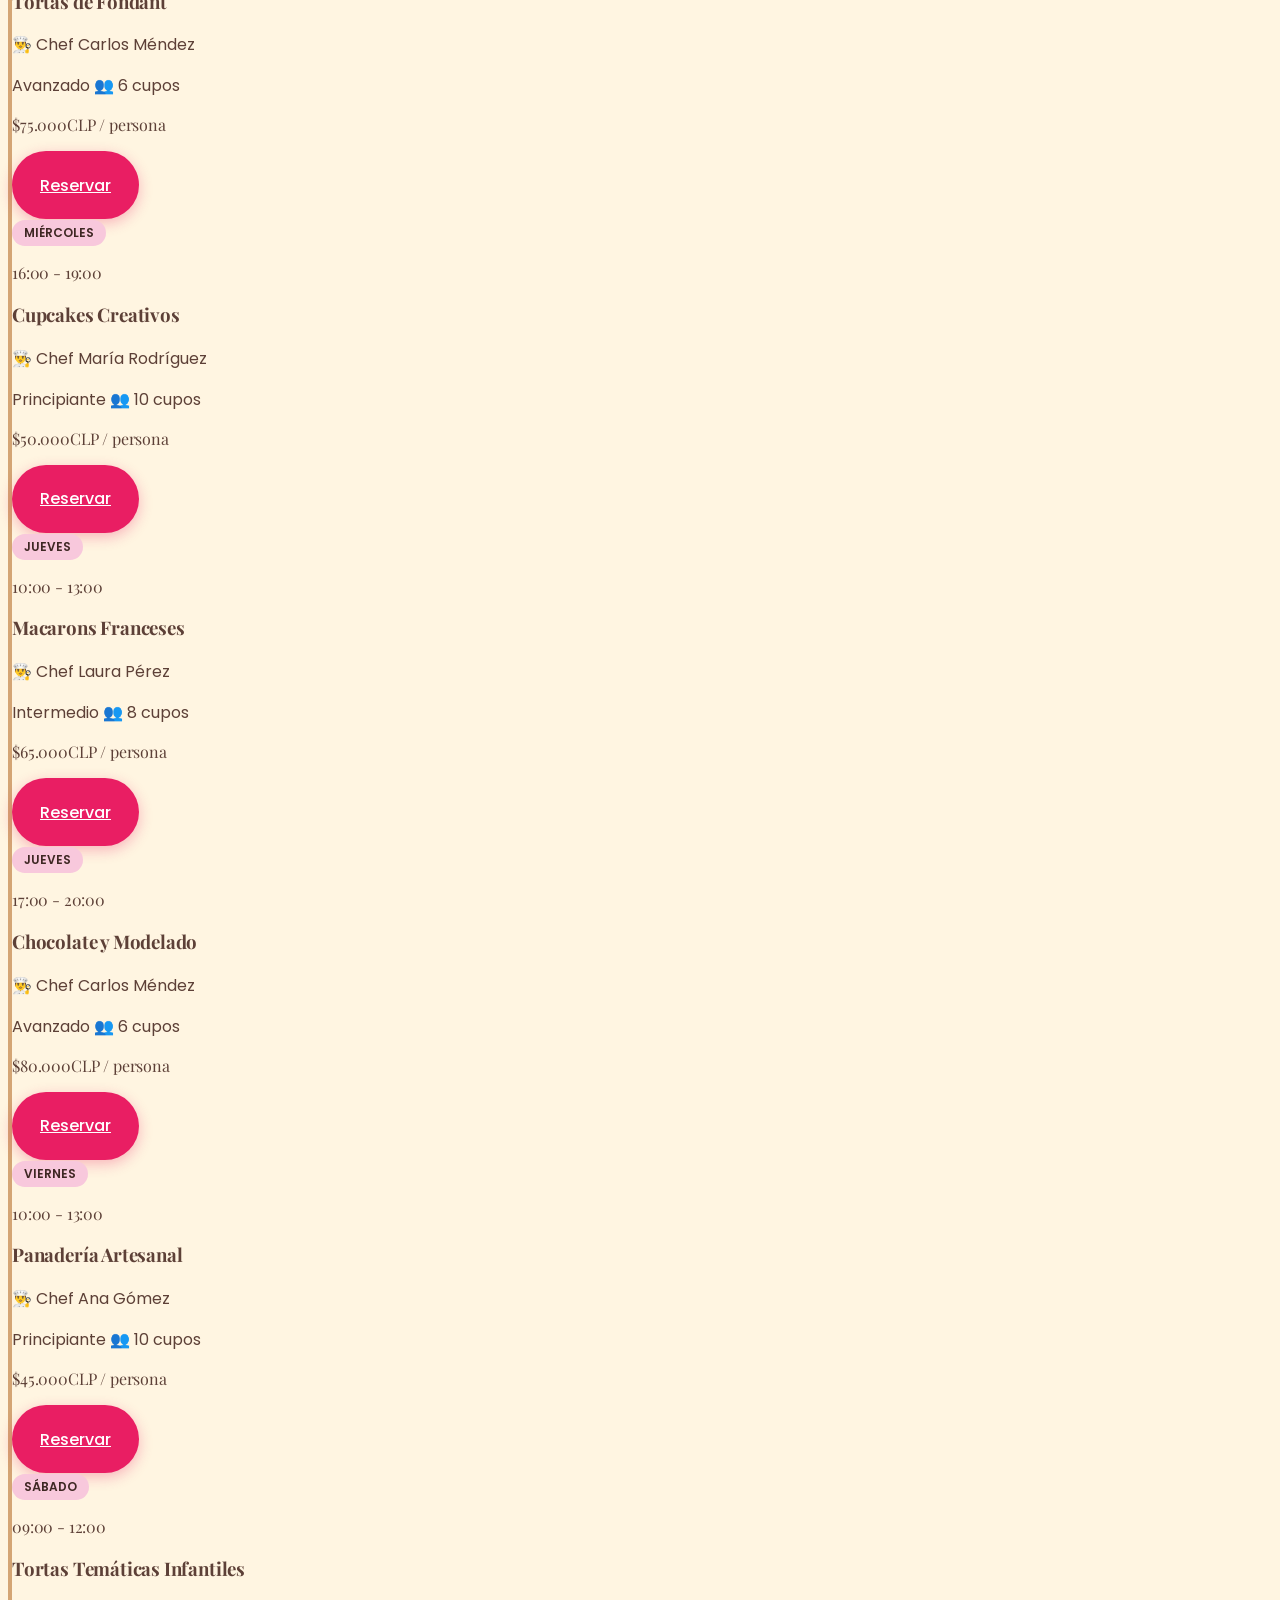
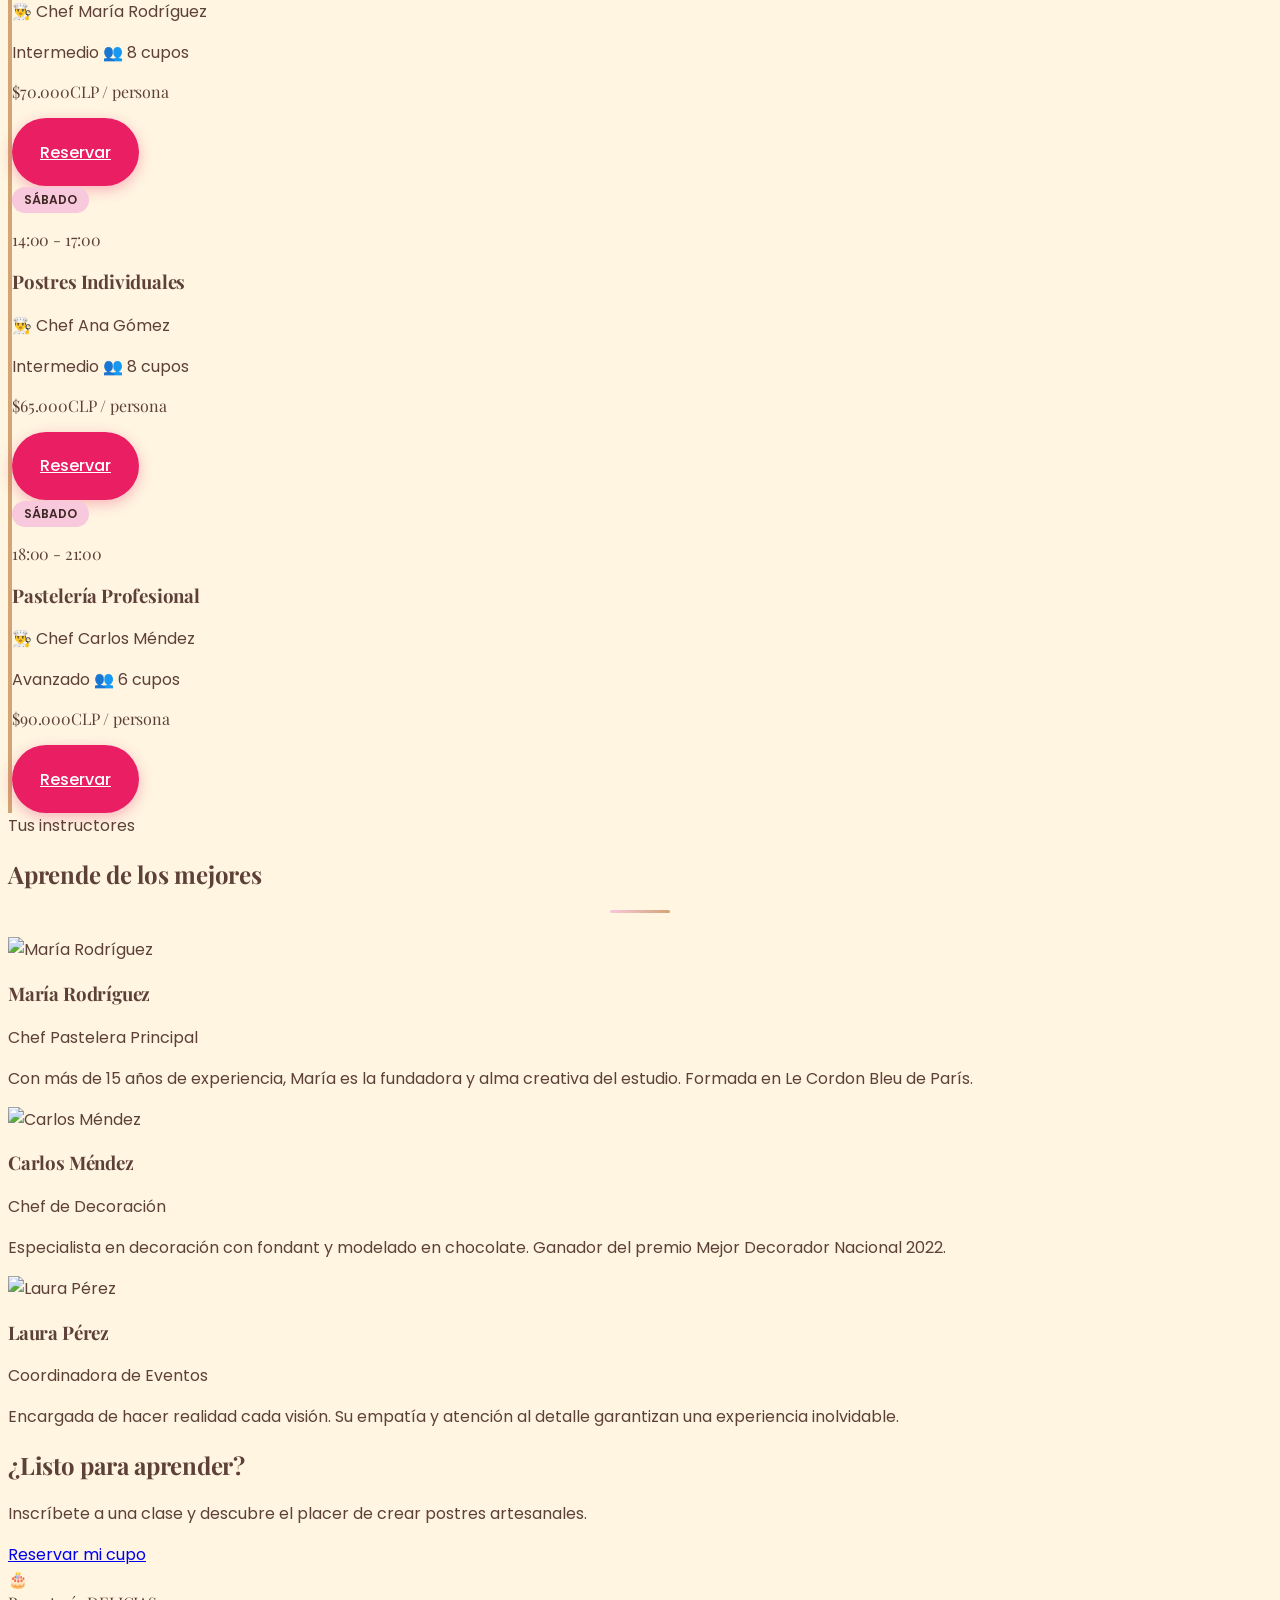
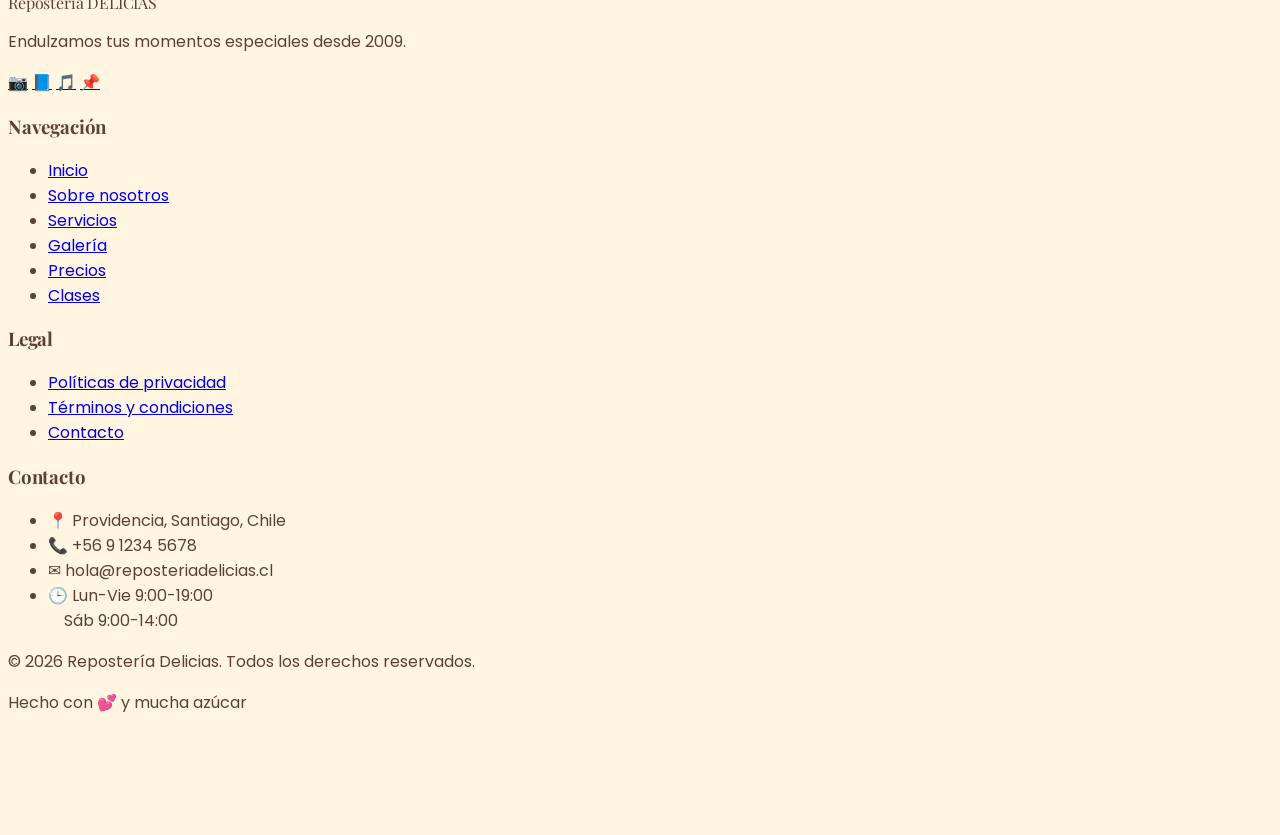
==== commit 1b3b31a7: "fix responsive" ====
--- a/clases.html
+++ b/clases.html
@@ -1,5 +1,5 @@
 <!DOCTYPE html>
-<html lang="es-ES">
+<html lang="es-CL">
 <head>
   <meta charset="UTF-8" />
   <meta name="viewport" content="width=device-width, initial-scale=1.0" />
@@ -26,7 +26,7 @@
   <link rel="preconnect" href="https://fonts.googleapis.com" />
   <link rel="preconnect" href="https://fonts.gstatic.com" crossorigin />
   <link href="https://fonts.googleapis.com/css2?family=Playfair+Display:wght@400;600;700;900&family=Poppins:wght@300;400;500;600;700&display=swap" rel="stylesheet" />
-  <link rel="stylesheet" href="assets/css/styles.css?v=2" />
+  <link rel="stylesheet" href="assets/css/styles.css?v=3" />
 </head>
 <body class="bg-crema text-chocolate">
 
@@ -37,7 +37,7 @@
           <span class="text-3xl">🎂</span>
           <div class="font-display text-2xl font-bold text-chocolate-oscuro leading-none">Repostería<span class="block text-sm font-body font-normal text-rosa-fuerte tracking-widest">DELICIAS</span></div>
         </a>
-        <div class="hidden lg:flex items-center gap-8">
+        <div class="hidden xl:flex items-center gap-8">
           <a href="index.html" class="nav-link text-chocolate font-medium" data-page="index.html">Inicio</a>
           <a href="sobre-nosotros.html" class="nav-link text-chocolate font-medium" data-page="sobre-nosotros.html">Sobre nosotros</a>
           <a href="servicios.html" class="nav-link text-chocolate font-medium" data-page="servicios.html">Servicios</a>
@@ -46,8 +46,8 @@
           <a href="clases.html" class="nav-link text-chocolate font-medium" data-page="clases.html">Clases</a>
           <a href="contacto.html" class="nav-link text-chocolate font-medium" data-page="contacto.html">Contacto</a>
         </div>
-        <div class="hidden lg:flex items-center gap-3"><a href="contacto.html" class="btn-primary text-sm">Reservar</a></div>
-        <button id="menu-toggle" class="lg:hidden p-2 text-chocolate-oscuro" aria-label="Abrir menú">
+        <div class="hidden xl:flex items-center gap-3"><a href="contacto.html" class="btn-primary text-sm">Reservar</a></div>
+        <button id="menu-toggle" class="xl:hidden p-2 text-chocolate-oscuro" aria-label="Abrir menú" aria-controls="mobile-menu" aria-expanded="false">
           <svg class="w-7 h-7" fill="none" stroke="currentColor" viewBox="0 0 24 24"><path stroke-linecap="round" stroke-linejoin="round" stroke-width="2" d="M4 6h16M4 12h16M4 18h16" /></svg>
         </button>
       </div>
@@ -55,11 +55,11 @@
   </nav>
 
   <div id="mobile-menu-overlay" class="mobile-menu-overlay"></div>
-  <aside id="mobile-menu" class="mobile-menu">
+  <aside id="mobile-menu" class="mobile-menu" aria-label="Navegación móvil" inert>
     <div class="p-6">
       <div class="flex items-center justify-between mb-8">
         <div class="font-display text-2xl font-bold text-chocolate-oscuro">Repostería Delicias</div>
-        <button id="menu-close" class="p-2"><svg class="w-6 h-6" fill="none" stroke="currentColor" viewBox="0 0 24 24"><path stroke-linecap="round" stroke-linejoin="round" stroke-width="2" d="M6 18L18 6M6 6l12 12" /></svg></button>
+        <button id="menu-close" class="p-2" aria-label="Cerrar menú"><svg class="w-6 h-6" fill="none" stroke="currentColor" viewBox="0 0 24 24"><path stroke-linecap="round" stroke-linejoin="round" stroke-width="2" d="M6 18L18 6M6 6l12 12" /></svg></button>
       </div>
       <div class="flex flex-col gap-1">
         <a href="index.html" class="block px-4 py-3 rounded-lg hover:bg-rosa-pastel/30 font-medium">Inicio</a>
@@ -75,10 +75,10 @@
   </aside>
 
   <!-- HERO -->
-  <section class="pt-40 pb-16 bg-gradient-to-br from-rosa-pastel/40 to-crema">
+  <section class="pt-32 sm:pt-40 pb-12 sm:pb-16 bg-gradient-to-br from-rosa-pastel/40 to-crema">
     <div class="max-w-4xl mx-auto px-4 sm:px-6 lg:px-8 text-center reveal">
       <span class="inline-block px-4 py-1 bg-white/60 text-chocolate-oscuro rounded-full text-sm font-medium mb-6">Aprende con nosotros</span>
-      <h1 class="font-display text-5xl lg:text-6xl font-bold text-chocolate-oscuro mb-6">Horario de <span class="text-rosa-fuerte italic">clases</span></h1>
+      <h1 class="font-display text-4xl sm:text-5xl lg:text-6xl font-bold text-chocolate-oscuro mb-6">Horario de <span class="text-rosa-fuerte italic">clases</span></h1>
       <p class="text-lg text-chocolate/80 max-w-2xl mx-auto">Clases presenciales para todos los niveles. Aprende repostería profesional de la mano de chefs expertos.</p>
     </div>
   </section>
@@ -107,11 +107,11 @@
   </section>
 
   <!-- CALENDARIO -->
-  <section class="py-20 bg-crema">
+  <section class="py-12 sm:py-20 bg-crema">
     <div class="max-w-6xl mx-auto px-4 sm:px-6 lg:px-8">
       <div class="text-center mb-12 reveal">
         <span class="text-rosa-fuerte uppercase tracking-widest text-sm font-semibold">Programación semanal</span>
-        <h2 class="font-display text-4xl lg:text-5xl font-bold text-chocolate-oscuro mt-3 mb-4">Nuestras clases</h2>
+        <h2 class="font-display text-3xl sm:text-4xl lg:text-5xl font-bold text-chocolate-oscuro mt-3 mb-4">Nuestras clases</h2>
         <div class="section-divider"></div>
         <p class="text-chocolate/70 max-w-2xl mx-auto">Reserva tu cupo con al menos 48 horas de anticipación. Cupos limitados para garantizar atención personalizada.</p>
       </div>
@@ -131,7 +131,7 @@
               </div>
             </div>
             <div class="flex-shrink-0 text-right">
-              <p class="font-display text-3xl font-bold text-rosa-fuerte mb-2">$45</p>
+              <p class="font-display text-3xl font-bold text-rosa-fuerte mb-2">$45.000<span class="block font-body text-xs font-normal text-chocolate/60 mt-1">CLP / persona</span></p>
               <a href="contacto.html" class="btn-primary text-sm">Reservar</a>
             </div>
           </div>
@@ -151,7 +151,7 @@
               </div>
             </div>
             <div class="flex-shrink-0 text-right">
-              <p class="font-display text-3xl font-bold text-rosa-fuerte mb-2">$60</p>
+              <p class="font-display text-3xl font-bold text-rosa-fuerte mb-2">$60.000<span class="block font-body text-xs font-normal text-chocolate/60 mt-1">CLP / persona</span></p>
               <a href="contacto.html" class="btn-primary text-sm">Reservar</a>
             </div>
           </div>
@@ -171,7 +171,7 @@
               </div>
             </div>
             <div class="flex-shrink-0 text-right">
-              <p class="font-display text-3xl font-bold text-rosa-fuerte mb-2">$75</p>
+              <p class="font-display text-3xl font-bold text-rosa-fuerte mb-2">$75.000<span class="block font-body text-xs font-normal text-chocolate/60 mt-1">CLP / persona</span></p>
               <a href="contacto.html" class="btn-primary text-sm">Reservar</a>
             </div>
           </div>
@@ -191,7 +191,7 @@
               </div>
             </div>
             <div class="flex-shrink-0 text-right">
-              <p class="font-display text-3xl font-bold text-rosa-fuerte mb-2">$50</p>
+              <p class="font-display text-3xl font-bold text-rosa-fuerte mb-2">$50.000<span class="block font-body text-xs font-normal text-chocolate/60 mt-1">CLP / persona</span></p>
               <a href="contacto.html" class="btn-primary text-sm">Reservar</a>
             </div>
           </div>
@@ -211,7 +211,7 @@
               </div>
             </div>
             <div class="flex-shrink-0 text-right">
-              <p class="font-display text-3xl font-bold text-rosa-fuerte mb-2">$65</p>
+              <p class="font-display text-3xl font-bold text-rosa-fuerte mb-2">$65.000<span class="block font-body text-xs font-normal text-chocolate/60 mt-1">CLP / persona</span></p>
               <a href="contacto.html" class="btn-primary text-sm">Reservar</a>
             </div>
           </div>
@@ -231,7 +231,7 @@
               </div>
             </div>
             <div class="flex-shrink-0 text-right">
-              <p class="font-display text-3xl font-bold text-rosa-fuerte mb-2">$80</p>
+              <p class="font-display text-3xl font-bold text-rosa-fuerte mb-2">$80.000<span class="block font-body text-xs font-normal text-chocolate/60 mt-1">CLP / persona</span></p>
               <a href="contacto.html" class="btn-primary text-sm">Reservar</a>
             </div>
           </div>
@@ -251,7 +251,7 @@
               </div>
             </div>
             <div class="flex-shrink-0 text-right">
-              <p class="font-display text-3xl font-bold text-rosa-fuerte mb-2">$45</p>
+              <p class="font-display text-3xl font-bold text-rosa-fuerte mb-2">$45.000<span class="block font-body text-xs font-normal text-chocolate/60 mt-1">CLP / persona</span></p>
               <a href="contacto.html" class="btn-primary text-sm">Reservar</a>
             </div>
           </div>
@@ -271,7 +271,7 @@
               </div>
             </div>
             <div class="flex-shrink-0 text-right">
-              <p class="font-display text-3xl font-bold text-rosa-fuerte mb-2">$70</p>
+              <p class="font-display text-3xl font-bold text-rosa-fuerte mb-2">$70.000<span class="block font-body text-xs font-normal text-chocolate/60 mt-1">CLP / persona</span></p>
               <a href="contacto.html" class="btn-primary text-sm">Reservar</a>
             </div>
           </div>
@@ -291,7 +291,7 @@
               </div>
             </div>
             <div class="flex-shrink-0 text-right">
-              <p class="font-display text-3xl font-bold text-rosa-fuerte mb-2">$65</p>
+              <p class="font-display text-3xl font-bold text-rosa-fuerte mb-2">$65.000<span class="block font-body text-xs font-normal text-chocolate/60 mt-1">CLP / persona</span></p>
               <a href="contacto.html" class="btn-primary text-sm">Reservar</a>
             </div>
           </div>
@@ -311,7 +311,7 @@
               </div>
             </div>
             <div class="flex-shrink-0 text-right">
-              <p class="font-display text-3xl font-bold text-rosa-fuerte mb-2">$90</p>
+              <p class="font-display text-3xl font-bold text-rosa-fuerte mb-2">$90.000<span class="block font-body text-xs font-normal text-chocolate/60 mt-1">CLP / persona</span></p>
               <a href="contacto.html" class="btn-primary text-sm">Reservar</a>
             </div>
           </div>
@@ -321,11 +321,11 @@
   </section>
 
   <!-- INSTRUCTOR INFO -->
-  <section class="py-20 bg-white">
+  <section class="py-12 sm:py-20 bg-white">
     <div class="max-w-6xl mx-auto px-4 sm:px-6 lg:px-8">
       <div class="text-center mb-12 reveal">
         <span class="text-rosa-fuerte uppercase tracking-widest text-sm font-semibold">Tus instructores</span>
-        <h2 class="font-display text-4xl lg:text-5xl font-bold text-chocolate-oscuro mt-3 mb-4">Aprende de los mejores</h2>
+        <h2 class="font-display text-3xl sm:text-4xl lg:text-5xl font-bold text-chocolate-oscuro mt-3 mb-4">Aprende de los mejores</h2>
         <div class="section-divider"></div>
       </div>
       <div class="grid md:grid-cols-3 gap-8" id="equipo-clases">
@@ -364,9 +364,9 @@
   </section>
 
   <!-- CTA -->
-  <section class="py-20 bg-rosa-fuerte text-white">
+  <section class="py-12 sm:py-20 bg-rosa-fuerte text-white">
     <div class="max-w-4xl mx-auto px-4 sm:px-6 lg:px-8 text-center reveal">
-      <h2 class="font-display text-4xl lg:text-5xl font-bold mb-6">¿Listo para aprender?</h2>
+      <h2 class="font-display text-3xl sm:text-4xl lg:text-5xl font-bold mb-6">¿Listo para aprender?</h2>
       <p class="text-crema/90 text-lg mb-8 max-w-2xl mx-auto">Inscríbete a una clase y descubre el placer de crear postres artesanales.</p>
       <a href="contacto.html" class="inline-block bg-white text-rosa-fuerte font-semibold px-8 py-3 rounded-full hover:bg-crema transition">Reservar mi cupo</a>
     </div>
@@ -411,9 +411,9 @@
         <div>
           <h3 class="font-display text-xl font-bold mb-4">Contacto</h3>
           <ul class="space-y-2 text-sm text-crema/70">
-            <li>📍 Av. Dulce 123, Ciudad</li>
-            <li>📞 +52 123 456 7890</li>
-            <li>✉️ hola@reposteriadelicias.com</li>
+            <li>📍 Providencia, Santiago, Chile</li>
+            <li>📞 +56 9 1234 5678</li>
+            <li>✉️ hola@reposteriadelicias.cl</li>
             <li>🕒 Lun-Vie 9:00-19:00<br />&nbsp;&nbsp;&nbsp;&nbsp;Sáb 9:00-14:00</li>
           </ul>
         </div>
@@ -425,11 +425,11 @@
     </div>
   </footer>
 
-  <a href="https://wa.me/1234567890" class="btn-whatsapp-float" aria-label="WhatsApp">
+  <a href="https://wa.me/56912345678" class="btn-whatsapp-float" aria-label="WhatsApp">
     <svg class="w-7 h-7" fill="currentColor" viewBox="0 0 24 24"><path d="M17.472 14.382c-.297-.149-1.758-.867-2.03-.967-.273-.099-.471-.148-.67.15-.197.297-.767.966-.94 1.164-.173.199-.347.223-.644.075-.297-.15-1.255-.463-2.39-1.475-.883-.788-1.48-1.761-1.653-2.059-.173-.297-.018-.458.13-.606.134-.133.298-.347.446-.52.149-.174.198-.298.298-.497.099-.198.05-.371-.025-.52-.075-.149-.669-1.612-.916-2.207-.242-.579-.487-.5-.669-.51-.173-.008-.371-.01-.57-.01-.198 0-.52.074-.792.372-.272.297-1.04 1.016-1.04 2.479 0 1.462 1.065 2.875 1.213 3.074.149.198 2.096 3.2 5.077 4.487.709.306 1.262.489 1.694.625.712.227 1.36.195 1.871.118.571-.085 1.758-.719 2.006-1.413.248-.694.248-1.289.173-1.413-.074-.124-.272-.198-.57-.347m-5.421 7.403h-.004a9.87 9.87 0 01-5.031-1.378l-.361-.214-3.741.982.998-3.648-.235-.374a9.86 9.86 0 01-1.51-5.26c.001-5.45 4.436-9.884 9.888-9.884 2.64 0 5.122 1.03 6.988 2.898a9.825 9.825 0 012.893 6.994c-.003 5.45-4.437 9.884-9.885 9.884m8.413-18.297A11.815 11.815 0 0012.05 0C5.495 0 .16 5.335.157 11.892c0 2.096.547 4.142 1.588 5.945L.057 24l6.305-1.654a11.882 11.882 0 005.683 1.448h.005c6.554 0 11.89-5.335 11.893-11.893A11.821 11.821 0 0020.885 3.488"/></svg>
   </a>
 
-  <script src="assets/js/data.js?v=2"></script>
-  <script src="assets/js/main.js?v=2"></script>
+  <script src="assets/js/data.js?v=3"></script>
+  <script src="assets/js/main.js?v=3"></script>
 </body>
 </html>
--- a/assets/css/styles.css
+++ b/assets/css/styles.css
@@ -252,14 +252,17 @@
   width: 80%;
   max-width: 360px;
   height: 100vh;
+  height: 100dvh;
+  visibility: hidden;
   background-color: var(--crema);
   z-index: 60;
-  transition: right 0.4s cubic-bezier(0.4, 0, 0.2, 1);
+  transition: right 0.4s cubic-bezier(0.4, 0, 0.2, 1), visibility 0.4s;
   box-shadow: -10px 0 30px rgba(93, 64, 55, 0.15);
   overflow-y: auto;
 }
 .mobile-menu.open {
   right: 0;
+  visibility: visible;
 }
 .mobile-menu-overlay {
   position: fixed;
@@ -319,7 +322,6 @@
   transition: transform 0.4s ease, box-shadow 0.4s ease;
 }
 .pricing-card.featured {
-  transform: scale(1.05);
   border: 2px solid var(--rosa-fuerte);
 }
 .pricing-card.featured::before {
@@ -432,3 +434,51 @@
 summary::-webkit-details-marker {
   display: none;
 }
+
+/* Adaptación de contenido y controles a pantallas pequeñas. */
+.grid > *, .flex > * { min-width: 0; }
+section[id] { scroll-margin-top: 6rem; }
+.btn-primary, .btn-secondary { min-height: 44px; justify-content: center; text-align: center; }
+#menu-toggle, #menu-close { min-width: 44px; min-height: 44px; flex-shrink: 0; }
+.mobile-menu { padding-bottom: env(safe-area-inset-bottom); }
+.mobile-menu > div > div:first-child { gap: 0.5rem; }
+.mobile-menu > div > div:first-child > div { font-size: 1.25rem; }
+.pricing-card { display: flex; flex-direction: column; }
+.pricing-card > a { margin-top: auto; }
+.pricing-card.featured::before { white-space: nowrap; }
+.comparison-scroll { max-width: 100%; overscroll-behavior-x: contain; }
+.comparison-scroll table { min-width: 640px; }
+footer { overflow-wrap: anywhere; padding-bottom: 6rem; }
+:focus-visible { outline: 3px solid var(--rosa-fuerte); outline-offset: 4px; }
+
+@media (max-width: 639px) {
+  .home-hero { min-height: auto; }
+  .home-hero h1 { font-size: clamp(2rem, 9vw, 2.75rem); line-height: 1.15; }
+  .home-hero .grid { gap: 3rem; }
+  .hero-image { width: 86%; max-width: 340px; }
+  .hero-image > div:not(:first-child) { padding: 0.75rem; }
+  .hero-image .text-3xl { font-size: 1.5rem; }
+  .hero-actions { flex-direction: column; }
+  .hero-actions a { width: 100%; }
+  .hero-trust { font-size: 0.75rem; }
+  .hero-trust > div { gap: 0.25rem; }
+  .hero-trust .text-lg { font-size: 0.875rem; }
+  .pricing-card { padding: 1.5rem; }
+  #precios-list { gap: 2rem; }
+  .form-input { font-size: 16px; min-width: 0; }
+  .testimonial-card { padding: 1.5rem; }
+  summary { gap: 1rem; }
+  .faq-icon { flex-shrink: 0; }
+  .btn-whatsapp-float { width: 52px; height: 52px; right: 16px; bottom: calc(16px + env(safe-area-inset-bottom)); animation: none; }
+  .lightbox { padding: 1rem; }
+  .lightbox img { max-width: 100%; max-height: 75dvh; }
+  .map-caption { max-width: none; margin: 1rem; }
+}
+@media (max-width: 767px) {
+  .class-card > div > div:last-child { display: flex; flex-wrap: wrap; align-items: center; justify-content: space-between; gap: 1rem; text-align: left; border-top: 1px solid var(--rosa-pastel); padding-top: 1rem; }
+  .class-card > div > div:last-child p { margin-bottom: 0; }
+}
+@media (prefers-reduced-motion: reduce) {
+  html { scroll-behavior: auto; }
+  *, *::before, *::after { animation-duration: 0.01ms !important; animation-iteration-count: 1 !important; transition-duration: 0.01ms !important; }
+}
